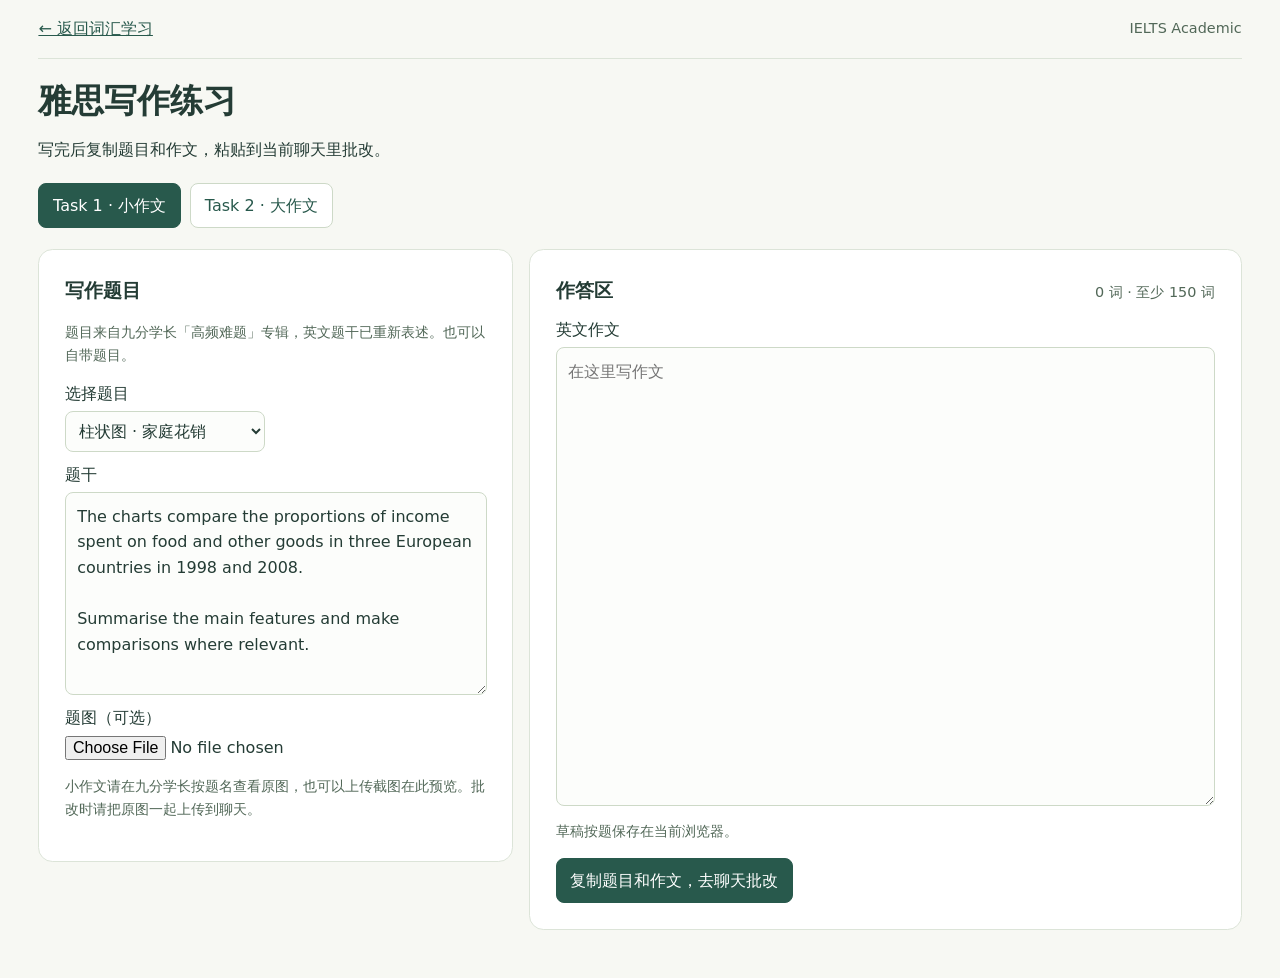
==== writing.html @ 62b2e9bc "Add IELTS writing practice with twenty selected topics" ====
<!doctype html>
<html lang="zh-CN">
<head>
  <meta charset="utf-8">
  <meta name="viewport" content="width=device-width, initial-scale=1">
  <meta name="theme-color" content="#28594c">
  <title>雅思写作练习 · Translation</title>
  <link rel="stylesheet" href="writing.css?v=1">
  <script defer src="writing-topics.js?v=1"></script>
  <script defer src="writing.js?v=1"></script>
</head>
<body>
  <header>
    <a href="./">← 返回词汇学习</a>
    <span>IELTS Academic</span>
  </header>
  <main>
    <h1>雅思写作练习</h1>
    <p>写完后复制题目和作文，粘贴到当前聊天里批改。</p>
    <div class="task-switch" role="group" aria-label="写作任务">
      <button type="button" data-task="1" aria-pressed="true">Task 1 · 小作文</button>
      <button type="button" data-task="2" aria-pressed="false">Task 2 · 大作文</button>
    </div>
    <div class="writing-grid">
      <section class="panel" aria-labelledby="promptTitle">
        <h2 id="promptTitle">写作题目</h2>
        <p class="hint">题目来自九分学长「高频难题」专辑，英文题干已重新表述。也可以自带题目。</p>
        <label for="topic">选择题目</label>
        <select id="topic"></select>
        <label for="writingPrompt">题干</label>
        <textarea id="writingPrompt" rows="7" maxlength="8000" placeholder="粘贴完整的英文题干"></textarea>
        <div id="chartControls">
          <label for="writingChart">题图（可选）</label>
          <input id="writingChart" type="file" accept="image/png,image/jpeg,image/webp">
          <img id="chartPreview" alt="写作题目附图" hidden>
          <p class="hint">小作文请在九分学长按题名查看原图，也可以上传截图在此预览。批改时请把原图一起上传到聊天。</p>
        </div>
      </section>
      <section class="panel" aria-labelledby="draftTitle">
        <div class="draft-head">
          <h2 id="draftTitle">作答区</h2>
          <output id="wordCount" for="writingDraft">0 词 · 至少 150 词</output>
        </div>
        <label for="writingDraft">英文作文</label>
        <textarea id="writingDraft" rows="17" maxlength="30000" spellcheck="false" placeholder="在这里写作文"></textarea>
        <p class="hint" id="saveStatus">草稿按题保存在当前浏览器。</p>
        <button id="copyReview" type="button" class="primary">复制题目和作文，去聊天批改</button>
        <p id="copyStatus" role="status"></p>
        <label for="reviewFallback" id="reviewFallbackLabel" hidden>批改材料</label>
        <textarea id="reviewFallback" rows="8" readonly hidden></textarea>
      </section>
    </div>
  </main>
</body>
</html>
---- writing.css ----
:root { color-scheme: light; color: #243c35; background: #f7f8f3; font: 16px/1.6 system-ui, sans-serif; }
* { box-sizing: border-box; }
body { margin: 0; }
header, main { width: min(94%, 92rem); margin-inline: auto; }
header { display: flex; justify-content: space-between; gap: 1rem; align-items: center; padding-block: 1rem; border-bottom: 1px solid #dce4d8; }
a { color: #28594c; }
main { padding-bottom: 3rem; }
h1 { font-size: clamp(1.65rem, 2.6vw, 2.7rem); line-height: 1.2; margin-bottom: .4rem; }
h2 { margin: 0; font-size: 1.2rem; }
.task-switch { display: flex; flex-wrap: wrap; gap: .6rem; margin-block: 1.3rem; }
button, textarea, input, select { font: inherit; }
button { cursor: pointer; border: 1px solid #cdd9c7; border-radius: .5rem; padding: .55rem .85rem; color: #28594c; background: white; }
button[aria-pressed="true"], .primary { color: white; background: #28594c; border-color: #28594c; }
:focus-visible { outline: 3px solid #a77522; outline-offset: 2px; }
.writing-grid { display: grid; grid-template-columns: minmax(0, 2fr) minmax(0, 3fr); gap: 1rem; align-items: start; }
.panel { border: 1px solid #dce4d8; border-radius: .9rem; padding: clamp(1rem, 2vw, 2rem); background: white; min-width: 0; }
.draft-head { display: flex; flex-wrap: wrap; align-items: baseline; justify-content: space-between; gap: .35rem .85rem; }
output, .hint, #copyStatus, header span { font-size: .9rem; color: #526858; }
label { display: block; margin-block: .65rem .25rem; }
textarea { width: 100%; resize: vertical; display: block; border: 1px solid #cdd9c7; border-radius: .5rem; padding: .7rem; color: inherit; background: #fcfdfb; }
select { max-width: 100%; border: 1px solid #cdd9c7; border-radius: .5rem; padding: .55rem; color: inherit; background: #fcfdfb; }
input[type="file"] { max-width: 100%; }
#chartPreview { max-width: 100%; height: auto; margin-top: .8rem; }
#copyStatus:empty { display: none; }
[hidden] { display: none !important; }
@media (max-width: 800px) { .writing-grid { grid-template-columns: 1fr; } }
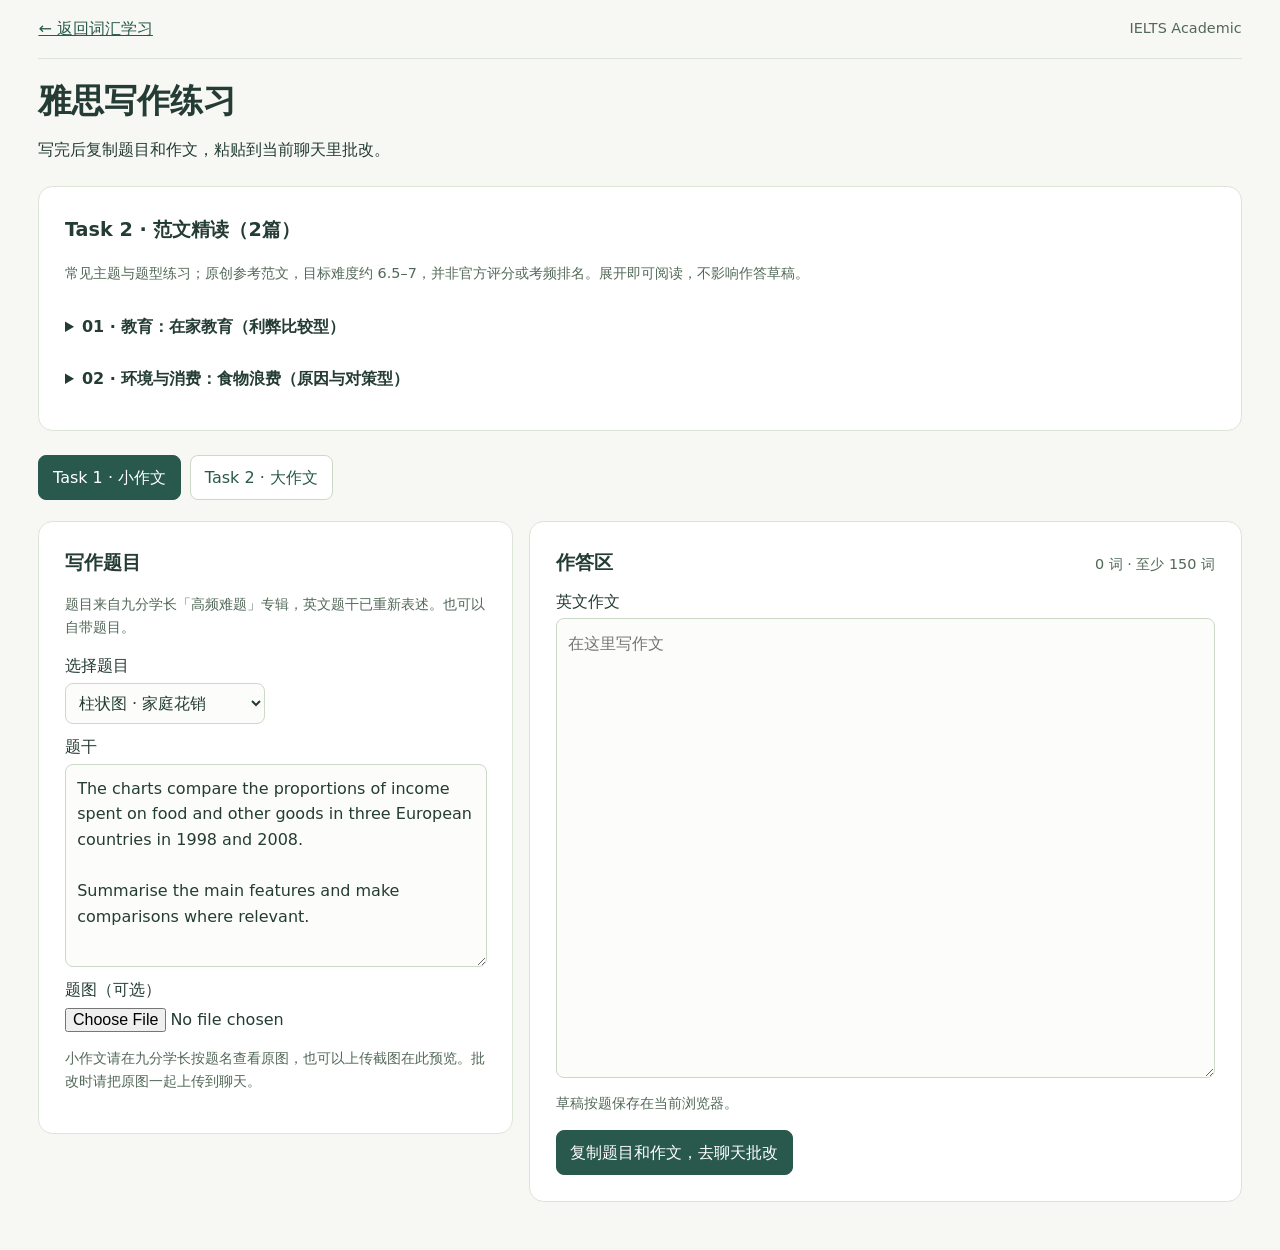
==== commit 4139af80: "Add two IELTS Task 2 model essays for reading practice" ====
--- a/writing.html
+++ b/writing.html
@@ -17,6 +17,24 @@
   <main>
     <h1>雅思写作练习</h1>
     <p>写完后复制题目和作文，粘贴到当前聊天里批改。</p>
+<section class="panel" id="model-essays" style="margin:24px 0;line-height:1.75">
+<h2>Task 2 · 范文精读（2篇）</h2><p class="hint">常见主题与题型练习；原创参考范文，目标难度约 6.5–7，并非官方评分或考频排名。展开即可阅读，不影响作答草稿。</p>
+<details style="padding:12px 0"><summary style="cursor:pointer;font-weight:bold">01 · 教育：在家教育（利弊比较型）</summary>
+<p><b>Question:</b> In some countries, many parents educate their children at home instead of sending them to school. Do the advantages outweigh the disadvantages?</p>
+<div lang="en" style="max-width:78ch">
+<p>In some countries, an increasing number of parents choose to educate their children at home rather than send them to school. Although home education offers greater flexibility, I believe its disadvantages generally outweigh its advantages.</p>
+<p>One major benefit of home education is that lessons can be adapted to the individual needs of each child. In a traditional classroom, teachers have to manage many students at the same time, which means that some children may struggle to keep up while others become bored. At home, parents can adjust the pace of learning and spend more time on difficult subjects. Moreover, a flexible schedule allows families to organise educational activities outside the classroom, such as visiting museums or conducting simple science experiments.</p>
+<p>However, home education has several significant drawbacks. Firstly, children may have fewer opportunities to interact with people of their own age. School is not only a place to acquire knowledge but also an environment where young people learn to cooperate, resolve disagreements and develop friendships. These social skills are essential in adult life. Secondly, providing a high standard of education at home can be challenging. Most parents are not professionally trained teachers and may lack the knowledge or resources needed to teach certain subjects effectively. In addition, one parent may have to reduce their working hours, placing financial pressure on the family. While online courses and community activities can address some of these problems, they may not be equally accessible to every household.</p>
+<p>In conclusion, despite the flexibility and personalised learning that home education can provide, I believe that the social, educational and financial benefits of attending school make it a better option for most children.</p>
+</div><p><b>结构：</b> 表明弊大于利 → 承认个性化学习的优势 → 论证社交、教学质量与经济成本 → 重申立场。</p><p><b>积累：</b> be adapted to individual needs 适应个人需求；keep up 跟上进度；acquire knowledge 获取知识；resolve disagreements 解决分歧；place financial pressure on 给……带来经济压力。</p>
+</details><details style="padding:12px 0"><summary style="cursor:pointer;font-weight:bold">02 · 环境与消费：食物浪费（原因与对策型）</summary>
+<p><b>Question:</b> People often throw away food bought from shops and restaurants. Why does this happen, and what could be done to reduce the amount of food wasted?</p>
+<div lang="en" style="max-width:78ch">
+<p>Food waste has become a serious problem in many societies, with large quantities of food purchased from shops and restaurants being thrown away. This problem is largely caused by poor purchasing habits and commercial practices, but several practical measures could help reduce it.</p>
+<p>One reason why people waste food is that they often buy more than they actually need. Supermarkets frequently offer discounts on large quantities of products, encouraging customers to purchase food that they may not consume before it goes bad. In addition, many consumers fail to plan their meals in advance and forget about food stored in their refrigerators. Restaurants can also contribute to the problem by serving portions that are too large for customers to finish. As a result, perfectly edible food is sometimes discarded simply because people have bought or ordered too much.</p>
+<p>There are several ways to address this issue. On an individual level, consumers should make shopping lists based on their weekly meal plans and check what they already have at home before making purchases. This would help them avoid unnecessary spending as well as reduce waste. Businesses also have an important role to play. Restaurants could offer smaller portions and encourage customers to take leftovers home. Supermarkets could sell products that are approaching their expiry dates at reduced prices and donate suitable unsold food to charities. Furthermore, governments could launch public awareness campaigns to explain the environmental and economic consequences of food waste, encouraging people to change their daily habits.</p>
+<p>In conclusion, excessive purchasing and inappropriate portion sizes are two major causes of food waste. By improving consumer habits and encouraging more responsible business practices, society can significantly reduce the amount of food that is thrown away.</p>
+</div><p><b>结构：</b> 概括原因与对策 → 消费者及商家的原因 → 个人、企业、政府的解决方案 → 总结。</p><p><b>积累：</b> go bad 变质；in advance 提前；perfectly edible food 完全可食用的食物；take leftovers home 打包剩菜；raise public awareness 提高公众意识；at reduced prices 以折扣价。</p></details></section>
     <div class="task-switch" role="group" aria-label="写作任务">
       <button type="button" data-task="1" aria-pressed="true">Task 1 · 小作文</button>
       <button type="button" data-task="2" aria-pressed="false">Task 2 · 大作文</button>
